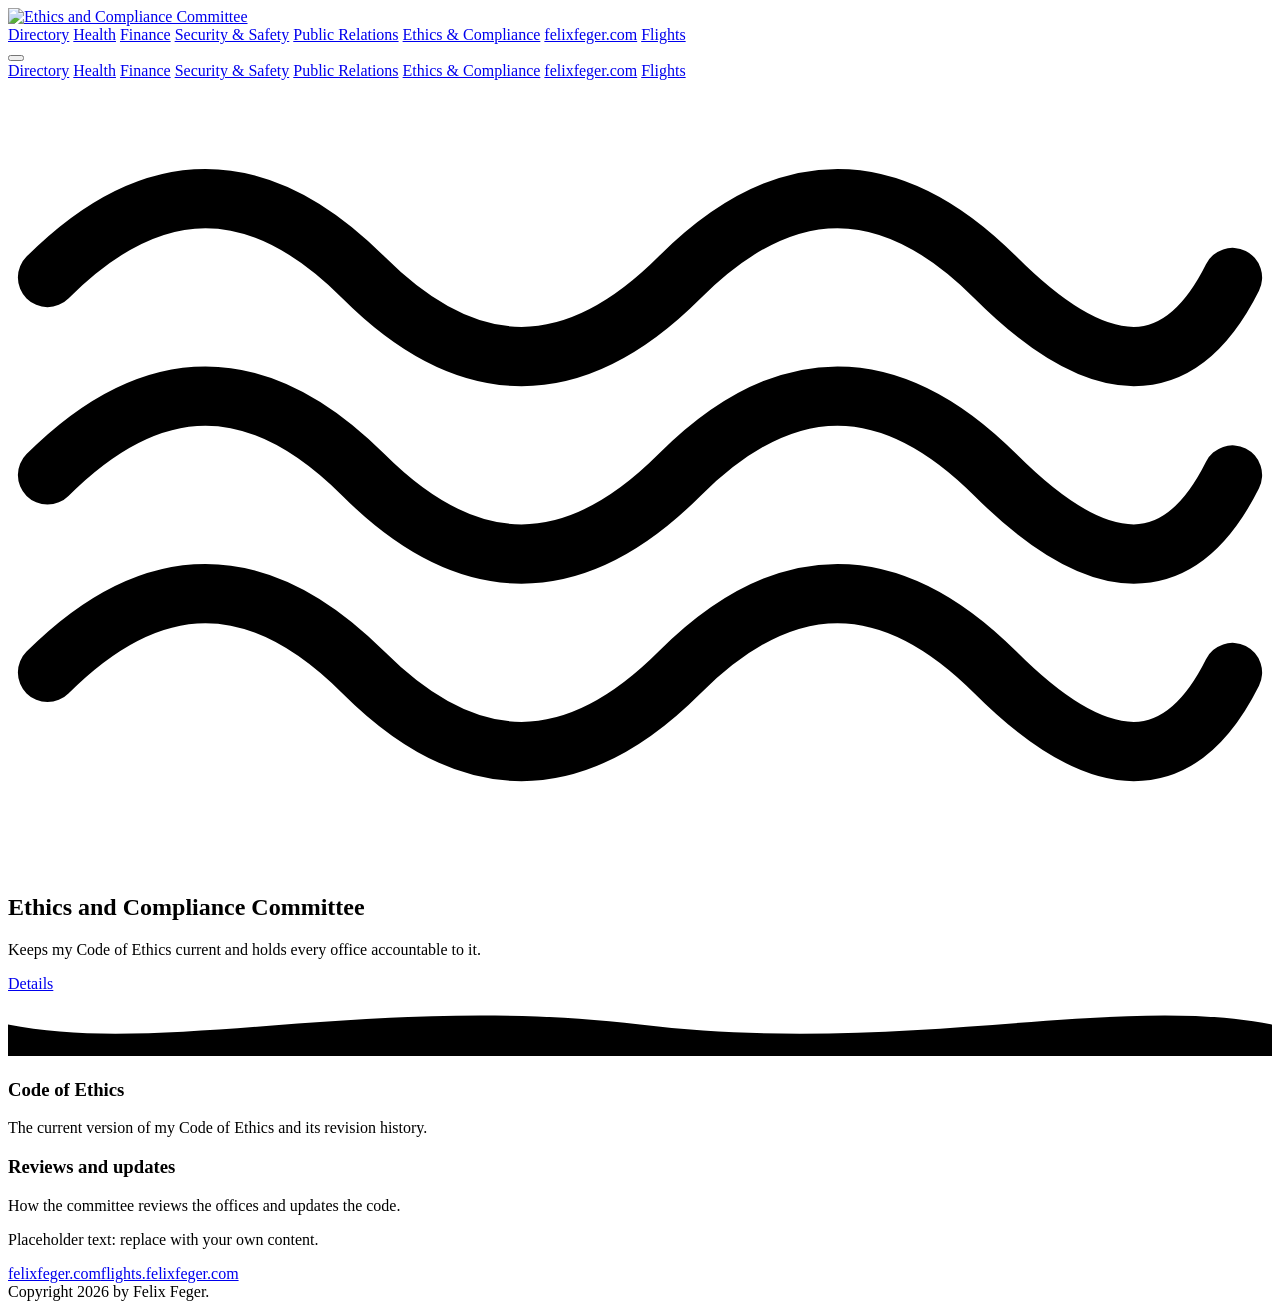
==== ethics.html @ 441de475 "Create ethics.html" ====
<!DOCTYPE html>
<html lang="en">
<head>
<meta charset="UTF-8">
<meta name="viewport" content="width=device-width, initial-scale=1.0">
<title>Ethics and Compliance Committee | Felix Feger</title>
<meta name="description" content="Keeps my Code of Ethics current and holds every office accountable to it.">
<link rel="preconnect" href="https://fonts.googleapis.com">
<link rel="preconnect" href="https://fonts.gstatic.com" crossorigin>
<link rel="stylesheet" href="https://fonts.googleapis.com/css2?family=Quicksand:wght@400;500;600;700&display=swap">
<link rel="stylesheet" href="css/style.css">
</head>
<body>

<header class="site-header">
  <div class="wrap">
    <a href="index.html" class="brand"><img src="logos/ethics.png" alt="Ethics and Compliance Committee" class="brand-logo"></a>
    <nav class="nav-desktop" aria-label="Primary">
      <a href="index.html">Directory</a>
      <a href="health.html">Health</a>
      <a href="finance.html">Finance</a>
      <a href="security.html">Security & Safety</a>
      <a href="public-relations.html">Public Relations</a>
      <a href="ethics.html" aria-current="page">Ethics & Compliance</a>
      <a href="https://felixfeger.com" class="ext">felixfeger.com</a>
      <a href="https://flights.felixfeger.com" class="ext">Flights</a>
    </nav>
    <button class="menu-toggle" aria-label="Open menu" aria-expanded="false"><span></span></button>
  </div>
  <nav class="nav-mobile" aria-label="Mobile">
    <a href="index.html">Directory</a>
    <a href="health.html">Health</a>
    <a href="finance.html">Finance</a>
    <a href="security.html">Security & Safety</a>
    <a href="public-relations.html">Public Relations</a>
    <a href="ethics.html" aria-current="page">Ethics & Compliance</a>
    <a href="https://felixfeger.com">felixfeger.com</a>
    <a href="https://flights.felixfeger.com">Flights</a>
  </nav>
</header>

<main>
  <section class="hero">
    <svg class="wave-icon" viewBox="0 0 64 40" fill="none" xmlns="http://www.w3.org/2000/svg" aria-hidden="true">
      <path d="M2 10 Q10 2 18 10 T34 10 T50 10 T62 10" stroke="currentColor" stroke-width="3" stroke-linecap="round"/>
      <path d="M2 20 Q10 12 18 20 T34 20 T50 20 T62 20" stroke="currentColor" stroke-width="3" stroke-linecap="round"/>
      <path d="M2 30 Q10 22 18 30 T34 30 T50 30 T62 30" stroke="currentColor" stroke-width="3" stroke-linecap="round"/>
    </svg>
    <h1>Ethics and Compliance Committee</h1>
    <p class="tagline">Keeps my Code of Ethics current and holds every office accountable to it.</p>
    <a href="#details" class="btn">Details</a>
  </section>

  <svg class="wave-divider" viewBox="0 0 1200 60" preserveAspectRatio="none" aria-hidden="true">
    <path d="M0,30 C150,60 350,0 600,30 C850,60 1050,0 1200,30 L1200,60 L0,60 Z" fill="currentColor"/>
  </svg>

  <section class="quick-links" id="details">
    <div class="wrap content">
      <div class="panel"><h3>Code of Ethics</h3><p>The current version of my Code of Ethics and its revision history.</p></div>
      <div class="panel"><h3>Reviews and updates</h3><p>How the committee reviews the offices and updates the code.</p></div>
      <p class="note">Placeholder text: replace with your own content.</p>
    </div>
  </section>
</main>

<footer class="site-footer">
  <div class="wrap">
    <div><a href="https://felixfeger.com">felixfeger.com</a><a href="https://flights.felixfeger.com">flights.felixfeger.com</a></div>
    <div>Copyright 2026 by Felix Feger.</div>
  </div>
</footer>

<script src="js/main.js"></script>
</body>
</html>
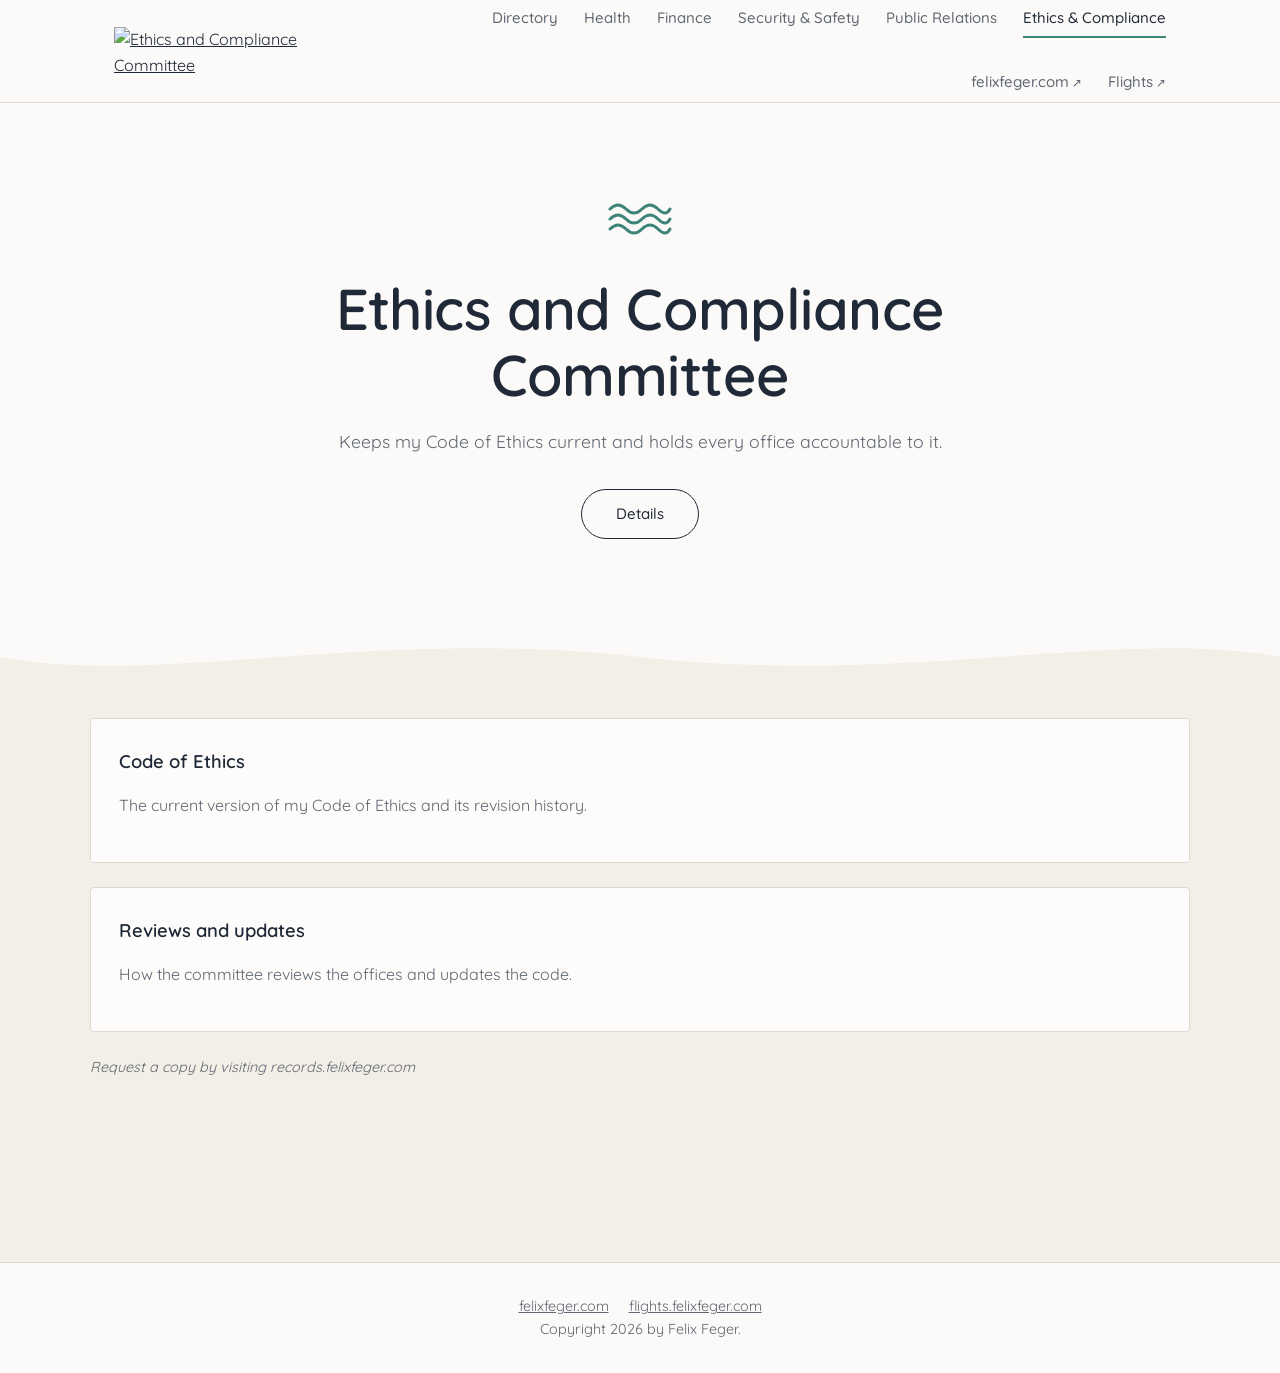
==== commit 27f224e1: "Update placeholder text in ethics.html" ====
--- a/ethics.html
+++ b/ethics.html
@@ -59,7 +59,7 @@
     <div class="wrap content">
       <div class="panel"><h3>Code of Ethics</h3><p>The current version of my Code of Ethics and its revision history.</p></div>
       <div class="panel"><h3>Reviews and updates</h3><p>How the committee reviews the offices and updates the code.</p></div>
-      <p class="note">Placeholder text: replace with your own content.</p>
+      <p class="note">Request a copy by visiting records.felixfeger.com</p>
     </div>
   </section>
 </main>
--- a/css/style.css
+++ b/css/style.css
@@ -0,0 +1,77 @@
+:root{
+  --bg:#fbfaf8; --ink:#1f2937; --muted:#5f6772; --teal:#3f8478; --sand:#f3eee6; --card:#fdfcfa; --line:#dcd8d2;
+  --font:'Quicksand','Nunito','Segoe UI',system-ui,-apple-system,sans-serif;
+}
+*{box-sizing:border-box}
+html{scroll-behavior:smooth}
+body{margin:0;font-family:var(--font);color:var(--ink);background:var(--bg);line-height:1.6;-webkit-font-smoothing:antialiased}
+a{color:inherit}
+.wrap{max-width:1100px;margin:0 auto;padding:0 24px}
+
+/* header */
+.site-header{background:var(--bg);border-bottom:1px solid var(--line);position:sticky;top:0;z-index:20}
+.site-header .wrap{display:flex;align-items:center;justify-content:space-between;min-height:76px;gap:24px}
+.brand{display:flex;align-items:center}
+.brand-logo{height:48px;width:auto;display:block}
+.nav-desktop{display:flex;gap:26px;align-items:center;flex-wrap:wrap;justify-content:flex-end}
+.nav-desktop a{text-decoration:none;font-weight:500;font-size:15px;color:var(--muted);padding:6px 0;border-bottom:2px solid transparent;transition:color .15s}
+.nav-desktop a:hover{color:var(--ink)}
+.nav-desktop a[aria-current="page"]{color:var(--ink);border-bottom-color:var(--teal)}
+.nav-desktop a.ext::after{content:" \2197";font-size:.8em}
+.menu-toggle{display:none;background:none;border:0;width:44px;height:44px;cursor:pointer;position:relative}
+.menu-toggle span,.menu-toggle span::before,.menu-toggle span::after{content:"";position:absolute;left:11px;width:22px;height:2px;background:var(--ink);transition:transform .2s,opacity .2s}
+.menu-toggle span{top:21px}
+.menu-toggle span::before{top:-7px;left:0}
+.menu-toggle span::after{top:7px;left:0}
+.menu-toggle[aria-expanded="true"] span{background:transparent}
+.menu-toggle[aria-expanded="true"] span::before{transform:translateY(7px) rotate(45deg)}
+.menu-toggle[aria-expanded="true"] span::after{transform:translateY(-7px) rotate(-45deg)}
+.nav-mobile{display:none;flex-direction:column;border-top:1px solid var(--line);background:var(--bg)}
+.nav-mobile.open{display:flex}
+.nav-mobile a{padding:14px 24px;text-decoration:none;font-weight:500;color:var(--muted);border-bottom:1px solid var(--line)}
+.nav-mobile a[aria-current="page"]{color:var(--ink);font-weight:700}
+
+/* hero */
+.hero{text-align:center;padding:96px 24px 88px;max-width:820px;margin:0 auto}
+.wave-icon{width:64px;height:40px;color:var(--teal);margin-bottom:28px}
+.hero h1{font-size:clamp(2.2rem,6vw,3.6rem);line-height:1.15;margin:0 0 20px;font-weight:600;letter-spacing:-.01em}
+.tagline{font-size:1.1rem;color:var(--muted);margin:0 auto 34px;max-width:640px}
+.btn{display:inline-block;padding:12px 34px;border:1.5px solid var(--ink);border-radius:999px;text-decoration:none;font-weight:500;font-size:15px;transition:background .15s,color .15s}
+.btn:hover{background:var(--ink);color:var(--bg)}
+.wave-divider{display:block;width:100%;height:60px;color:var(--sand);margin-bottom:-1px}
+
+/* sections */
+.quick-links{background:var(--sand);padding:24px 0 96px}
+.quick-grid{display:grid;grid-template-columns:repeat(auto-fit,minmax(260px,1fr));gap:28px}
+.quick-card{background:var(--card);padding:32px 28px;border-radius:4px;display:flex;flex-direction:column;box-shadow:0 1px 2px rgba(31,41,55,.04)}
+.quick-card img{height:44px;width:auto;align-self:flex-start;margin-bottom:18px}
+.quick-card h3{margin:0 0 10px;font-size:1.2rem;font-weight:600}
+.quick-card p{margin:0 0 18px;color:var(--muted);font-size:.98rem;flex:1}
+.quick-card a{font-weight:600;font-size:.95rem;text-decoration:none;color:var(--teal)}
+.quick-card a:hover{text-decoration:underline}
+
+.content{padding:8px 0 72px}
+.content h2{font-size:1.6rem;font-weight:600;margin:0 0 8px}
+.content .lede{color:var(--muted);margin:0 0 32px;max-width:640px}
+.panel{background:var(--card);border:1px solid var(--line);border-radius:4px;padding:28px;margin-bottom:24px}
+.panel h3{margin:0 0 10px;font-size:1.15rem;font-weight:600}
+.panel p,.panel li{color:var(--muted)}
+.panel ul{margin:0;padding-left:20px}
+.two-col{display:grid;grid-template-columns:repeat(auto-fit,minmax(300px,1fr));gap:24px}
+.two-col .panel{margin:0}
+.note{font-size:.9rem;color:var(--muted);font-style:italic}
+
+/* footer */
+.site-footer{background:var(--bg);border-top:1px solid var(--line);padding:32px 0;text-align:center;color:var(--muted);font-size:.9rem}
+.site-footer a{margin:0 10px}
+
+a:focus-visible,button:focus-visible{outline:3px solid var(--teal);outline-offset:3px;border-radius:4px}
+@media (max-width:980px){
+  .nav-desktop{display:none}
+  .menu-toggle{display:block}
+}
+@media (max-width:600px){
+  .hero{padding:64px 20px 56px}
+  .brand-logo{height:40px}
+}
+@media (prefers-reduced-motion:reduce){*{transition:none!important;scroll-behavior:auto!important}}
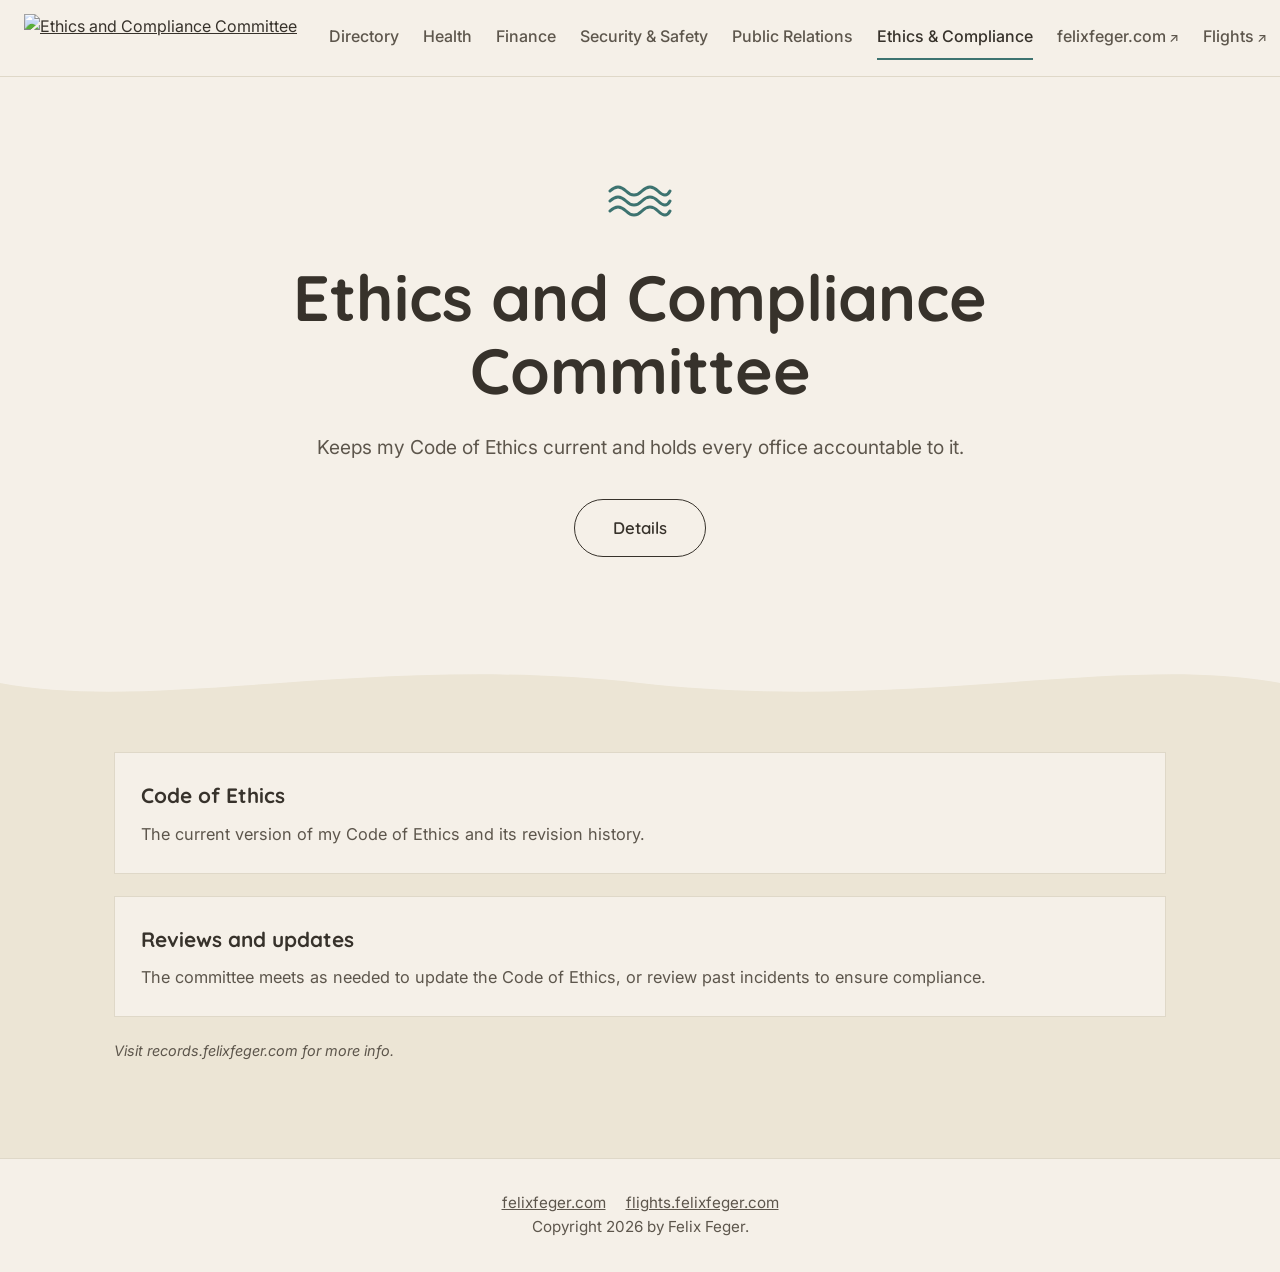
==== commit 05e71cdb: "Revise reviews and updates section in ethics.html Updated the description of the reviews and updates" ====
--- a/ethics.html
+++ b/ethics.html
@@ -7,7 +7,7 @@
 <meta name="description" content="Keeps my Code of Ethics current and holds every office accountable to it.">
 <link rel="preconnect" href="https://fonts.googleapis.com">
 <link rel="preconnect" href="https://fonts.gstatic.com" crossorigin>
-<link rel="stylesheet" href="https://fonts.googleapis.com/css2?family=Quicksand:wght@400;500;600;700&display=swap">
+<link rel="stylesheet" href="https://fonts.googleapis.com/css2?family=Inter:wght@400;500;600&family=Quicksand:wght@500;600;700&display=swap">
 <link rel="stylesheet" href="css/style.css">
 </head>
 <body>
@@ -58,8 +58,8 @@
   <section class="quick-links" id="details">
     <div class="wrap content">
       <div class="panel"><h3>Code of Ethics</h3><p>The current version of my Code of Ethics and its revision history.</p></div>
-      <div class="panel"><h3>Reviews and updates</h3><p>How the committee reviews the offices and updates the code.</p></div>
-      <p class="note">Request a copy by visiting records.felixfeger.com</p>
+      <div class="panel"><h3>Reviews and updates</h3><p>The committee meets as needed to update the Code of Ethics, or review past incidents to ensure compliance.</p></div>
+      <p class="note">Visit records.felixfeger.com for more info.</p>
     </div>
   </section>
 </main>
--- a/css/style.css
+++ b/css/style.css
@@ -1,20 +1,21 @@
 :root{
-  --bg:#fbfaf8; --ink:#1f2937; --muted:#5f6772; --teal:#3f8478; --sand:#f3eee6; --card:#fdfcfa; --line:#dcd8d2;
-  --font:'Quicksand','Nunito','Segoe UI',system-ui,-apple-system,sans-serif;
+  --bg:#f5f0e8; --sand:#ece5d5; --ink:#37322b; --muted:#5d564c; --teal:#3d7370; --line:#dfd8c8;
+  --head:'Quicksand','Nunito','Segoe UI',system-ui,sans-serif;
+  --body:'Inter','Segoe UI',system-ui,-apple-system,sans-serif;
 }
 *{box-sizing:border-box}
 html{scroll-behavior:smooth}
-body{margin:0;font-family:var(--font);color:var(--ink);background:var(--bg);line-height:1.6;-webkit-font-smoothing:antialiased}
+body{margin:0;font-family:var(--body);color:var(--ink);background:var(--bg);line-height:1.6;-webkit-font-smoothing:antialiased}
 a{color:inherit}
 .wrap{max-width:1100px;margin:0 auto;padding:0 24px}
 
 /* header */
 .site-header{background:var(--bg);border-bottom:1px solid var(--line);position:sticky;top:0;z-index:20}
-.site-header .wrap{display:flex;align-items:center;justify-content:space-between;min-height:76px;gap:24px}
-.brand{display:flex;align-items:center}
+.site-header .wrap{max-width:1280px;display:flex;align-items:center;justify-content:space-between;min-height:76px;gap:32px}
+.brand{display:flex;align-items:center;flex-shrink:0}
 .brand-logo{height:48px;width:auto;display:block}
-.nav-desktop{display:flex;gap:26px;align-items:center;flex-wrap:wrap;justify-content:flex-end}
-.nav-desktop a{text-decoration:none;font-weight:500;font-size:15px;color:var(--muted);padding:6px 0;border-bottom:2px solid transparent;transition:color .15s}
+.nav-desktop{display:flex;gap:24px;align-items:center;flex-wrap:nowrap;justify-content:flex-end}
+.nav-desktop a{white-space:nowrap;text-decoration:none;font-weight:500;font-size:16px;color:var(--muted);padding:8px 0;border-bottom:2px solid transparent;transition:color .15s}
 .nav-desktop a:hover{color:var(--ink)}
 .nav-desktop a[aria-current="page"]{color:var(--ink);border-bottom-color:var(--teal)}
 .nav-desktop a.ext::after{content:" \2197";font-size:.8em}
@@ -32,41 +33,41 @@
 .nav-mobile a[aria-current="page"]{color:var(--ink);font-weight:700}
 
 /* hero */
-.hero{text-align:center;padding:96px 24px 88px;max-width:820px;margin:0 auto}
-.wave-icon{width:64px;height:40px;color:var(--teal);margin-bottom:28px}
-.hero h1{font-size:clamp(2.2rem,6vw,3.6rem);line-height:1.15;margin:0 0 20px;font-weight:600;letter-spacing:-.01em}
-.tagline{font-size:1.1rem;color:var(--muted);margin:0 auto 34px;max-width:640px}
-.btn{display:inline-block;padding:12px 34px;border:1.5px solid var(--ink);border-radius:999px;text-decoration:none;font-weight:500;font-size:15px;transition:background .15s,color .15s}
+.hero{text-align:center;padding:104px 24px 96px;max-width:860px;margin:0 auto}
+.wave-icon{width:64px;height:40px;color:var(--teal);margin-bottom:32px}
+.hero h1{font-family:var(--head);font-size:clamp(2.3rem,6vw,4rem);line-height:1.15;margin:0 0 24px;font-weight:700}
+.tagline{font-size:1.2rem;color:var(--muted);margin:0 auto 36px;max-width:680px}
+.btn{display:inline-block;padding:15px 38px;border:1.5px solid var(--ink);border-radius:999px;text-decoration:none;font-family:var(--head);font-weight:600;font-size:1.05rem;transition:background .15s,color .15s}
 .btn:hover{background:var(--ink);color:var(--bg)}
 .wave-divider{display:block;width:100%;height:60px;color:var(--sand);margin-bottom:-1px}
 
-/* sections */
-.quick-links{background:var(--sand);padding:24px 0 96px}
-.quick-grid{display:grid;grid-template-columns:repeat(auto-fit,minmax(260px,1fr));gap:28px}
-.quick-card{background:var(--card);padding:32px 28px;border-radius:4px;display:flex;flex-direction:column;box-shadow:0 1px 2px rgba(31,41,55,.04)}
-.quick-card img{height:44px;width:auto;align-self:flex-start;margin-bottom:18px}
-.quick-card h3{margin:0 0 10px;font-size:1.2rem;font-weight:600}
-.quick-card p{margin:0 0 18px;color:var(--muted);font-size:.98rem;flex:1}
-.quick-card a{font-weight:600;font-size:.95rem;text-decoration:none;color:var(--teal)}
+/* cards section */
+.quick-links{background:var(--sand);padding:40px 0 96px}
+.quick-grid{display:grid;grid-template-columns:repeat(auto-fit,minmax(280px,1fr));gap:22px}
+.quick-card{background:var(--bg);padding:26px;border:1px solid var(--line);display:flex;flex-direction:column}
+.quick-card img{height:44px;width:auto;align-self:flex-start;margin-bottom:16px}
+.quick-card h3{font-family:var(--head);margin:0 0 8px;font-size:1.3rem;font-weight:700}
+.quick-card p{margin:0 0 18px;color:var(--muted);font-size:1.02rem;flex:1}
+.quick-card a{font-weight:600;font-size:1rem;text-decoration:none;color:var(--ink)}
 .quick-card a:hover{text-decoration:underline}
 
-.content{padding:8px 0 72px}
-.content h2{font-size:1.6rem;font-weight:600;margin:0 0 8px}
-.content .lede{color:var(--muted);margin:0 0 32px;max-width:640px}
-.panel{background:var(--card);border:1px solid var(--line);border-radius:4px;padding:28px;margin-bottom:24px}
-.panel h3{margin:0 0 10px;font-size:1.15rem;font-weight:600}
-.panel p,.panel li{color:var(--muted)}
+/* office pages */
+.content{padding-top:0}
+.panel{background:var(--bg);border:1px solid var(--line);padding:26px;margin-bottom:22px}
+.panel h3{font-family:var(--head);margin:0 0 8px;font-size:1.3rem;font-weight:700}
+.panel p,.panel li{color:var(--muted);font-size:1.02rem}
+.panel p{margin:0}
 .panel ul{margin:0;padding-left:20px}
-.two-col{display:grid;grid-template-columns:repeat(auto-fit,minmax(300px,1fr));gap:24px}
+.two-col{display:grid;grid-template-columns:repeat(auto-fit,minmax(300px,1fr));gap:22px}
 .two-col .panel{margin:0}
-.note{font-size:.9rem;color:var(--muted);font-style:italic}
+.note{font-size:.9rem;color:var(--muted);font-style:italic;margin:22px 0 0}
 
 /* footer */
-.site-footer{background:var(--bg);border-top:1px solid var(--line);padding:32px 0;text-align:center;color:var(--muted);font-size:.9rem}
+.site-footer{background:var(--bg);border-top:1px solid var(--line);padding:32px 0;text-align:center;color:var(--muted);font-size:.95rem}
 .site-footer a{margin:0 10px}
 
 a:focus-visible,button:focus-visible{outline:3px solid var(--teal);outline-offset:3px;border-radius:4px}
-@media (max-width:980px){
+@media (max-width:1140px){
   .nav-desktop{display:none}
   .menu-toggle{display:block}
 }
